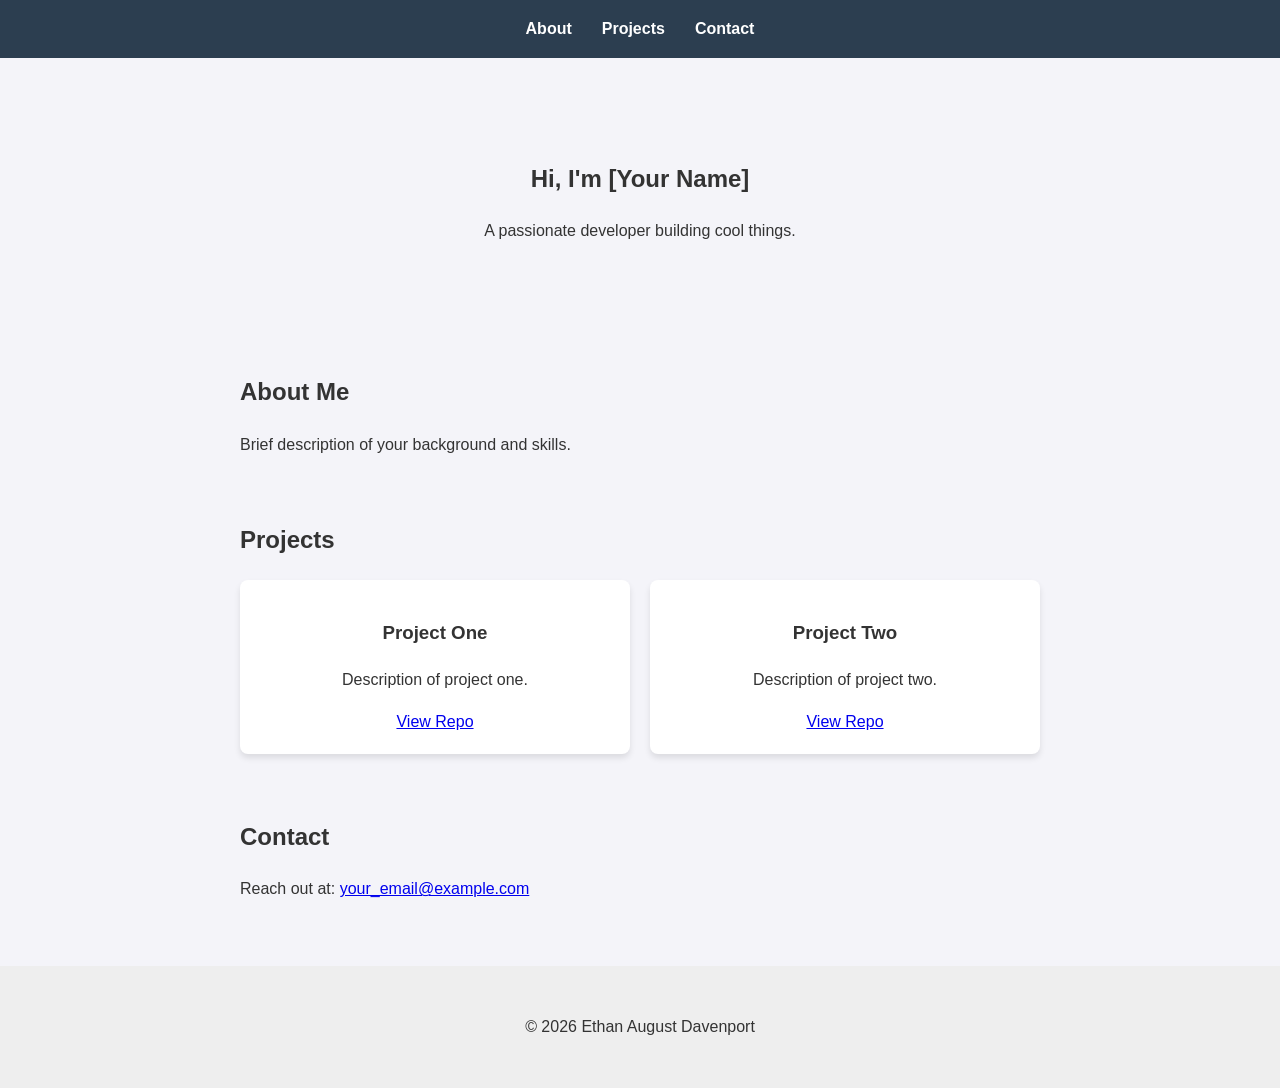
==== index.html @ 14d51b15 "Initial Commit" ====
<!DOCTYPE html>
<html lang="en">
<head>
    <meta charset="UTF-8">
    <meta name="viewport" content="width=device-width, initial-scale=1.0">
    <title>My Portfolio</title>
    <link rel="stylesheet" href="style.css">
</head>
<body>
    <header>
        <nav>
            <ul>
                <li><a href="#about">About</a></li>
                <li><a href="#projects">Projects</a></li>
                <li><a href="#contact">Contact</a></li>
            </ul>
        </nav>
    </header>

    <main>
        <section id="hero">
            <h1>Hi, I'm [Your Name]</h1>
            <p>A passionate developer building cool things.</p>
        </section>

        <section id="about">
            <h2>About Me</h2>
            <p>Brief description of your background and skills.</p>
        </section>

        <section id="projects">
            <h2>Projects</h2>
            <div class="project-grid">
                <div class="project-card">
                    <h3>Project One</h3>
                    <p>Description of project one.</p>
                    <a href="#">View Repo</a>
                </div>
                <div class="project-card">
                    <h3>Project Two</h3>
                    <p>Description of project two.</p>
                    <a href="#">View Repo</a>
                </div>
            </div>
        </section>

        <section id="contact">
            <h2>Contact</h2>
            <p>Reach out at: <a href="mailto:your_email@example.com">your_email@example.com</a></p>
        </nav>
    </main>

    <footer>
        <p>&copy; 2026 Ethan August Davenport</p>
    </footer>
</body>
</html>
---- style.css ----
body {
    font-family: 'Segoe UI', Tahoma, Geneva, Verdana, sans-serif;
    line-height: 1.6;
    margin: 0;
    padding: 0;
    background-color: #f4f4f9;
    color: #333;
}

header {
    background: #2c3e50;
    color: white;
    padding: 1rem 0;
    position: sticky;
    top: 0;
}

nav ul {
    display: flex;
    justify-content: center;
    list-style: none;
    margin: 0;
    padding: 0;
}

nav ul li {
    margin: 0 15px;
}

nav a {
    color: white;
    text-decoration: none;
    font-weight: bold;
}

main {
    max-width: 800px;
    margin: 2rem auto;
    padding: 0 1rem;
}

section {
    margin-bottom: 4rem;
}

#hero {
    text-align: center;
    padding: 50px 0;
}

.project-grid {
    display: grid;
    grid-template-columns: repeat(auto-fit, minmax(250px, 1fr));
    gap: 20px;
}

.project-card {
    background: white;
    padding: 20px;
    border-radius: 8px;
    box-shadow: 0 4px 6px rgba(0,0,0,0.1);
    text-align: center;
}

footer {
    text-align: center;
    padding: 2rem;
    background: #eee;
    margin-top: 2rem;
}
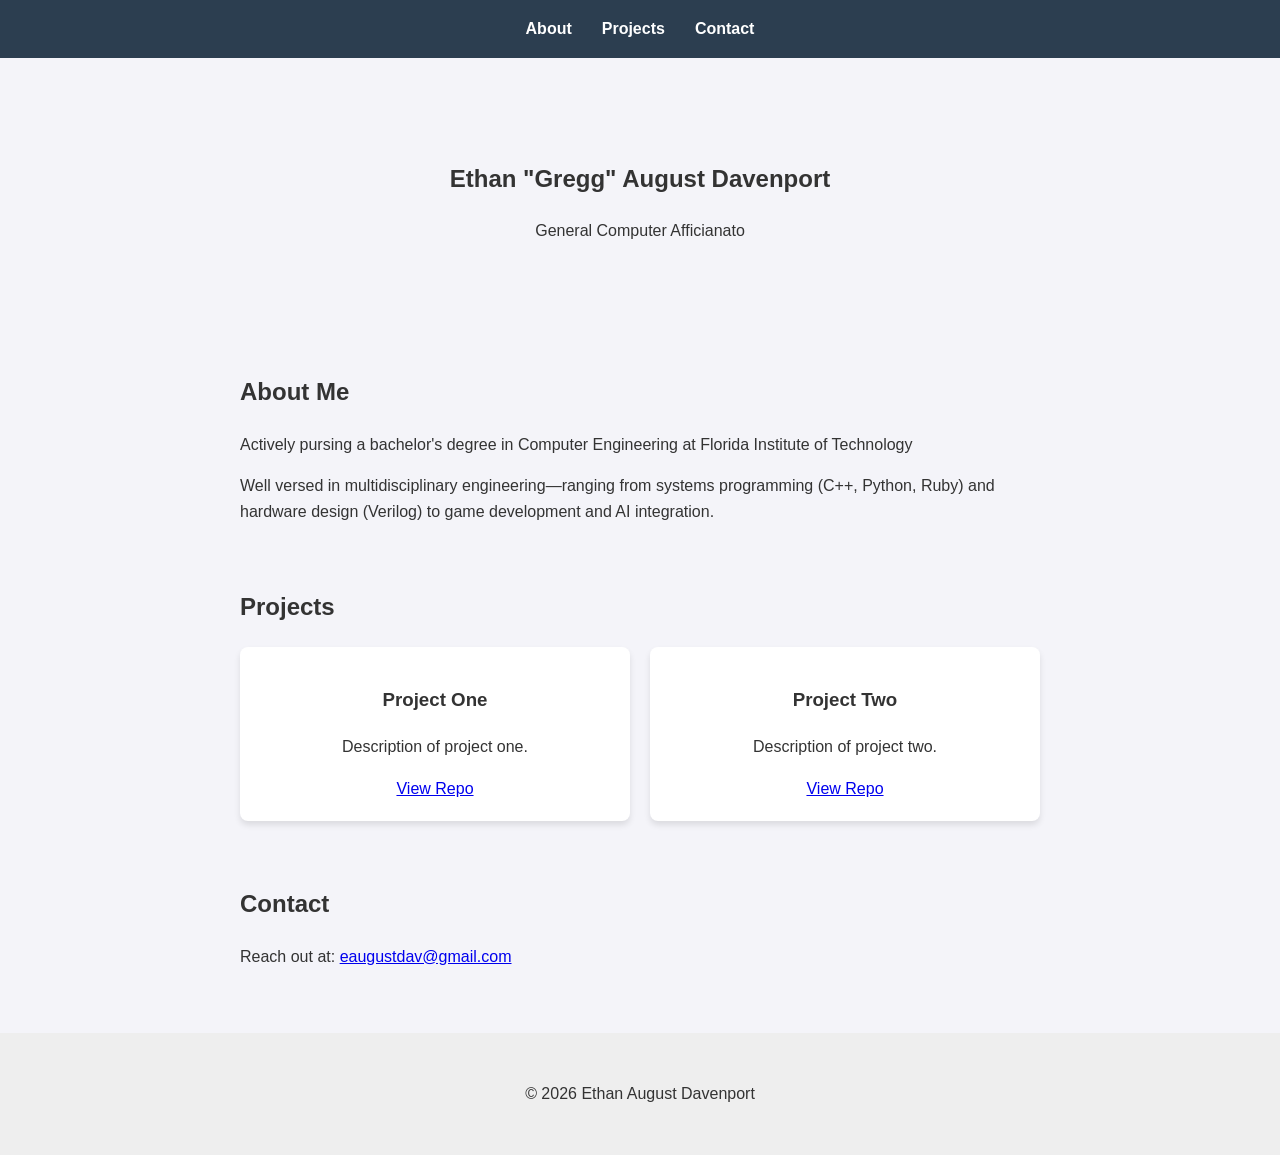
==== commit 949adef4: "update" ====
--- a/index.html
+++ b/index.html
@@ -19,13 +19,14 @@
 
     <main>
         <section id="hero">
-            <h1>Hi, I'm [Your Name]</h1>
-            <p>A passionate developer building cool things.</p>
+            <h1>Ethan "Gregg" August Davenport</h1>
+            <p>General Computer Afficianato</p>
         </section>
 
         <section id="about">
             <h2>About Me</h2>
-            <p>Brief description of your background and skills.</p>
+            <p>Actively pursing a bachelor's degree in Computer Engineering at Florida Institute of Technology</p>
+            <p>Well versed in multidisciplinary engineering—ranging from systems programming (C++, Python, Ruby) and hardware design (Verilog) to game development and AI integration.</p>
         </section>
 
         <section id="projects">
@@ -46,7 +47,7 @@
 
         <section id="contact">
             <h2>Contact</h2>
-            <p>Reach out at: <a href="mailto:your_email@example.com">your_email@example.com</a></p>
+            <p>Reach out at: <a href="mailto:eaugustdav@gmail.com">eaugustdav@gmail.com</a></p>
         </nav>
     </main>
 
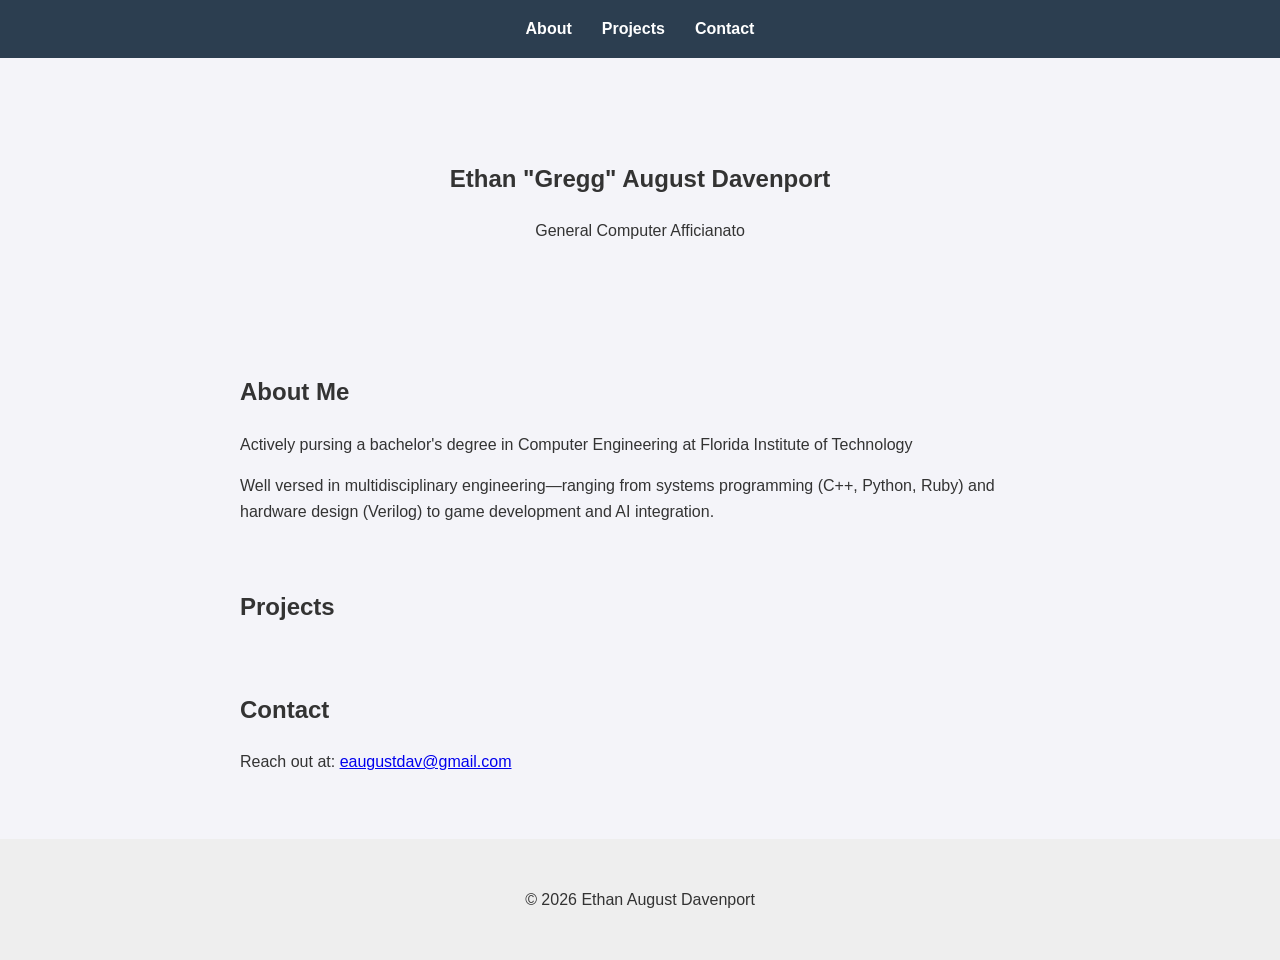
==== commit a5331eeb: "Finished Drought page" ====
--- a/index.html
+++ b/index.html
@@ -3,7 +3,7 @@
 <head>
     <meta charset="UTF-8">
     <meta name="viewport" content="width=device-width, initial-scale=1.0">
-    <title>My Portfolio</title>
+    <title>Ethan August Davenport</title>
     <link rel="stylesheet" href="style.css">
 </head>
 <body>
@@ -11,7 +11,7 @@
         <nav>
             <ul>
                 <li><a href="#about">About</a></li>
-                <li><a href="#projects">Projects</a></li>
+                <li><a href="projects.html">Projects</a></li>
                 <li><a href="#contact">Contact</a></li>
             </ul>
         </nav>
@@ -29,21 +29,11 @@
             <p>Well versed in multidisciplinary engineering—ranging from systems programming (C++, Python, Ruby) and hardware design (Verilog) to game development and AI integration.</p>
         </section>
 
-        <section id="projects">
-            <h2>Projects</h2>
-            <div class="project-grid">
-                <div class="project-card">
-                    <h3>Project One</h3>
-                    <p>Description of project one.</p>
-                    <a href="#">View Repo</a>
-                </div>
-                <div class="project-card">
-                    <h3>Project Two</h3>
-                    <p>Description of project two.</p>
-                    <a href="#">View Repo</a>
-                </div>
-            </div>
-        </section>
+        <a href="projects.html" style="text-decoration: none; color: inherit;">
+            <section id="projects">
+                <h2>Projects</h2>
+            </section>
+        </a>
 
         <section id="contact">
             <h2>Contact</h2>
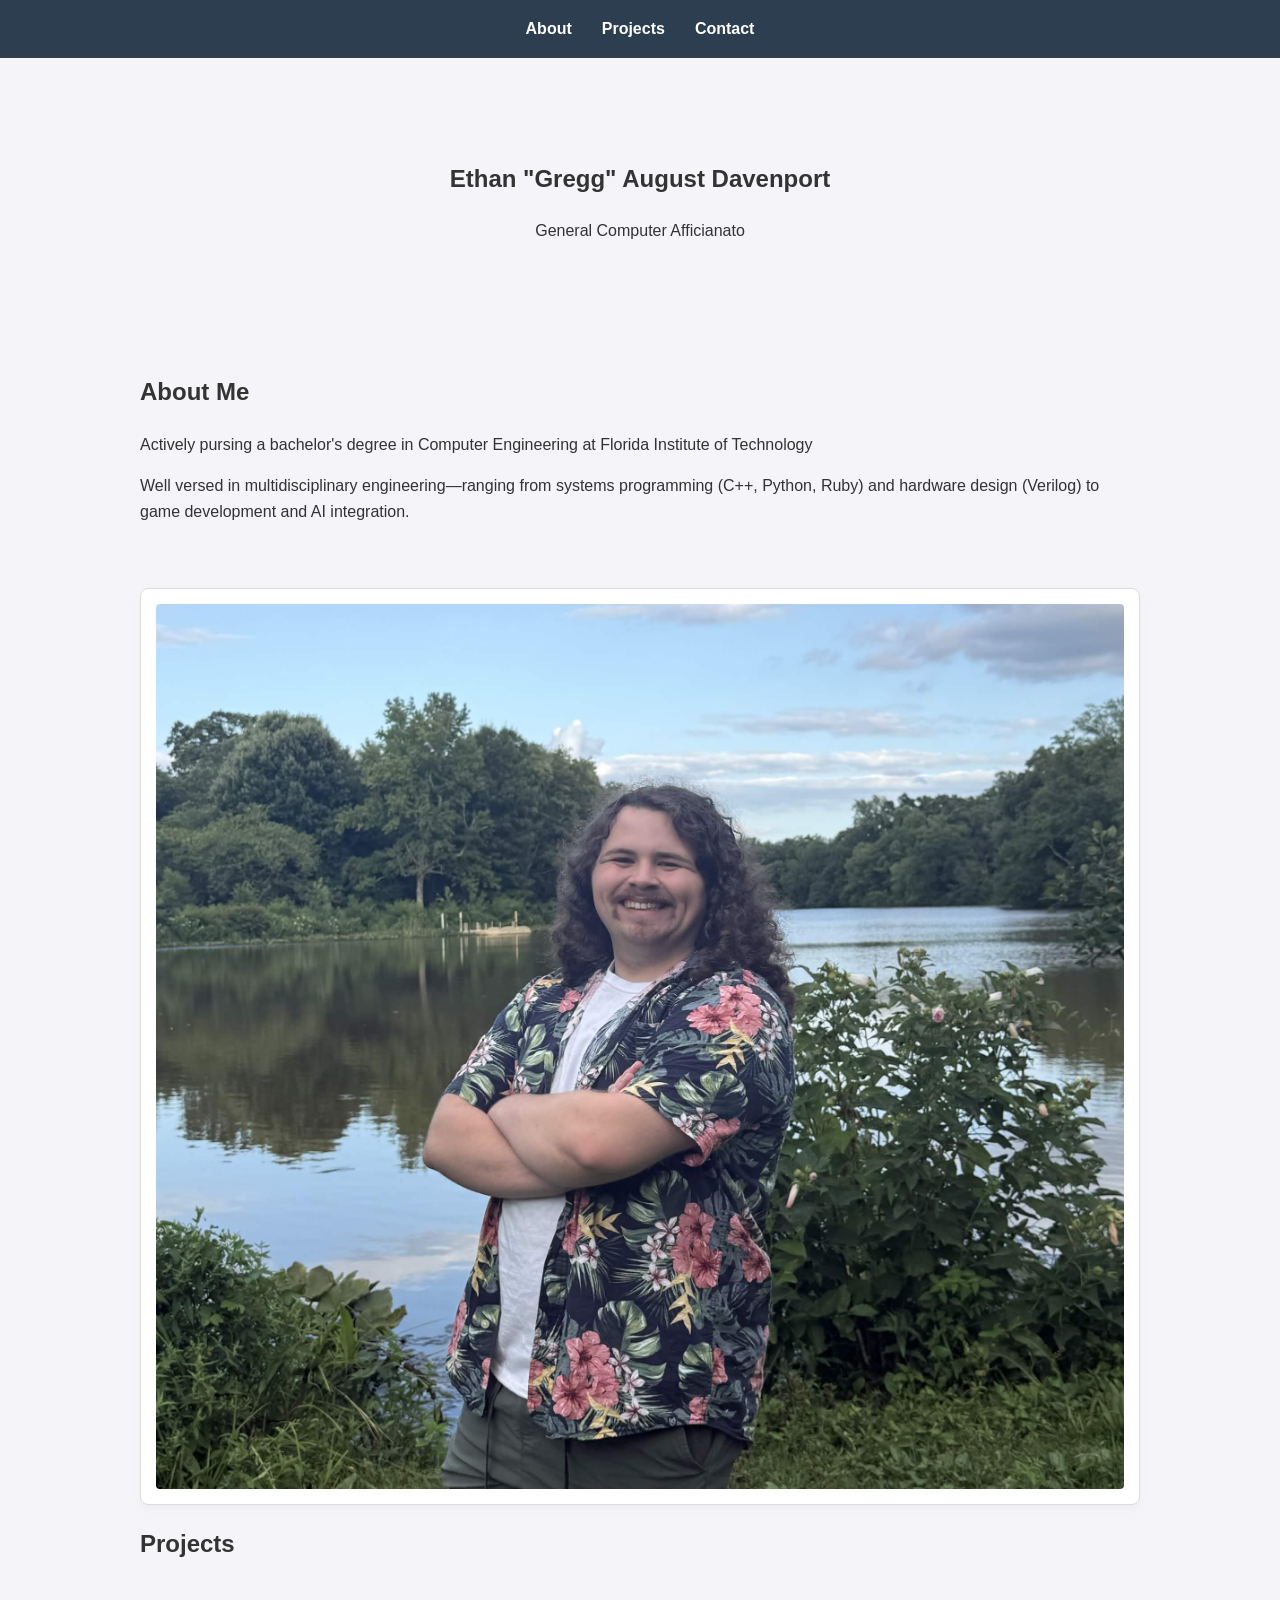
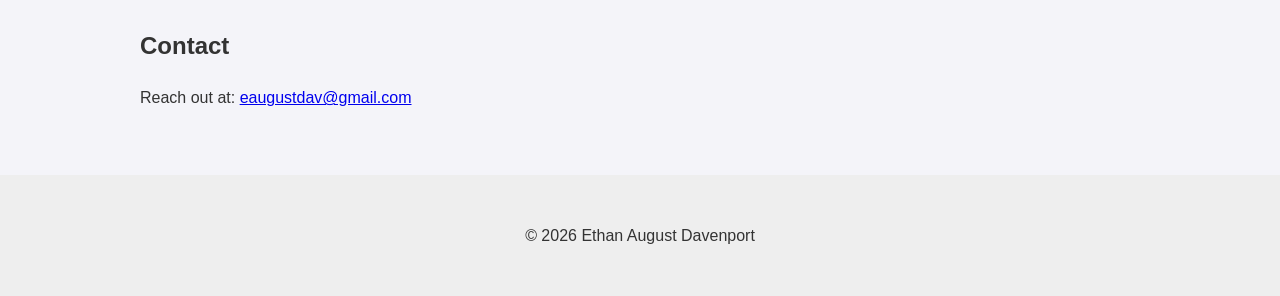
==== commit 33a184ce: "More Projects, added picture" ====
--- a/index.html
+++ b/index.html
@@ -28,7 +28,11 @@
             <p>Actively pursing a bachelor's degree in Computer Engineering at Florida Institute of Technology</p>
             <p>Well versed in multidisciplinary engineering—ranging from systems programming (C++, Python, Ruby) and hardware design (Verilog) to game development and AI integration.</p>
         </section>
-
+        <a href="https://www.linkedin.com/in/ethan-davenport-12b978362/" style="text-decoration: none;">            
+            <div class="asset-card">
+                <img src="images/me.png" alt="Click to see my linkedin">
+            </div>
+        </a>
         <a href="projects.html" style="text-decoration: none; color: inherit;">
             <section id="projects">
                 <h2>Projects</h2>
--- a/style.css
+++ b/style.css
@@ -13,6 +13,7 @@
     padding: 1rem 0;
     position: sticky;
     top: 0;
+    z-index: 1000; /* Ensure header stays on top of other elements */
 }
 
 nav ul {
@@ -48,18 +49,59 @@
     padding: 50px 0;
 }
 
-.project-grid {
-    display: grid;
-    grid-template-columns: repeat(auto-fit, minmax(250px, 1fr));
-    gap: 20px;
+main {
+    max-width: 1000px; /* Increased to match asset page width */
+    margin: 2rem auto;
+    padding: 0 1rem;
 }
 
+section {
+    margin-bottom: 4rem;
+}
+
+/* Integrated Gallery Grid System from drought_style.css adapted for light theme */
+.gallery-grid {
+    display: grid;
+    grid-template-columns: repeat(auto-fit, minmax(300px, 1fr));
+    gap: 20px;
+    align-items: stretch;
+}
+
+.asset-card {
+    background: white;
+    border: 1px solid #ddd;
+    padding: 15px;
+    border-radius: 8px;
+    box-shadow: 0 4px 6px rgba(185, 185, 185, 0.1);
+    transition: transform 0.3s ease;
+}
+
+.asset-card:hover {
+    transform: translateY(-5px);
+    border-color: #ccc;
+}
+
+.asset-card img {
+    width: 100%;
+    height: auto;
+    border-radius: 4px;
+    display: block;
+}
+
+/* Keep project_card as a wrapper if needed, but use the grid system */
 .project-card {
-    background: white;
+    /* Keeping previous styles for internal padding/shadows but it will be inside the grid now */
     padding: 20px;
     border-radius: 8px;
-    box-shadow: 0 4px 6px rgba(0,0,0,0.1);
-    text-align: center;
+    box-shadow: 0 4px 6px rgba(209, 209, 209, 0.1);
+}
+
+/* Add specific styling for images within project cards to ensure they are responsive */
+.project-card img {
+    max-width: 100%;
+    height: auto;
+    display: block;
+    margin: 0 auto;
 }
 
 footer {
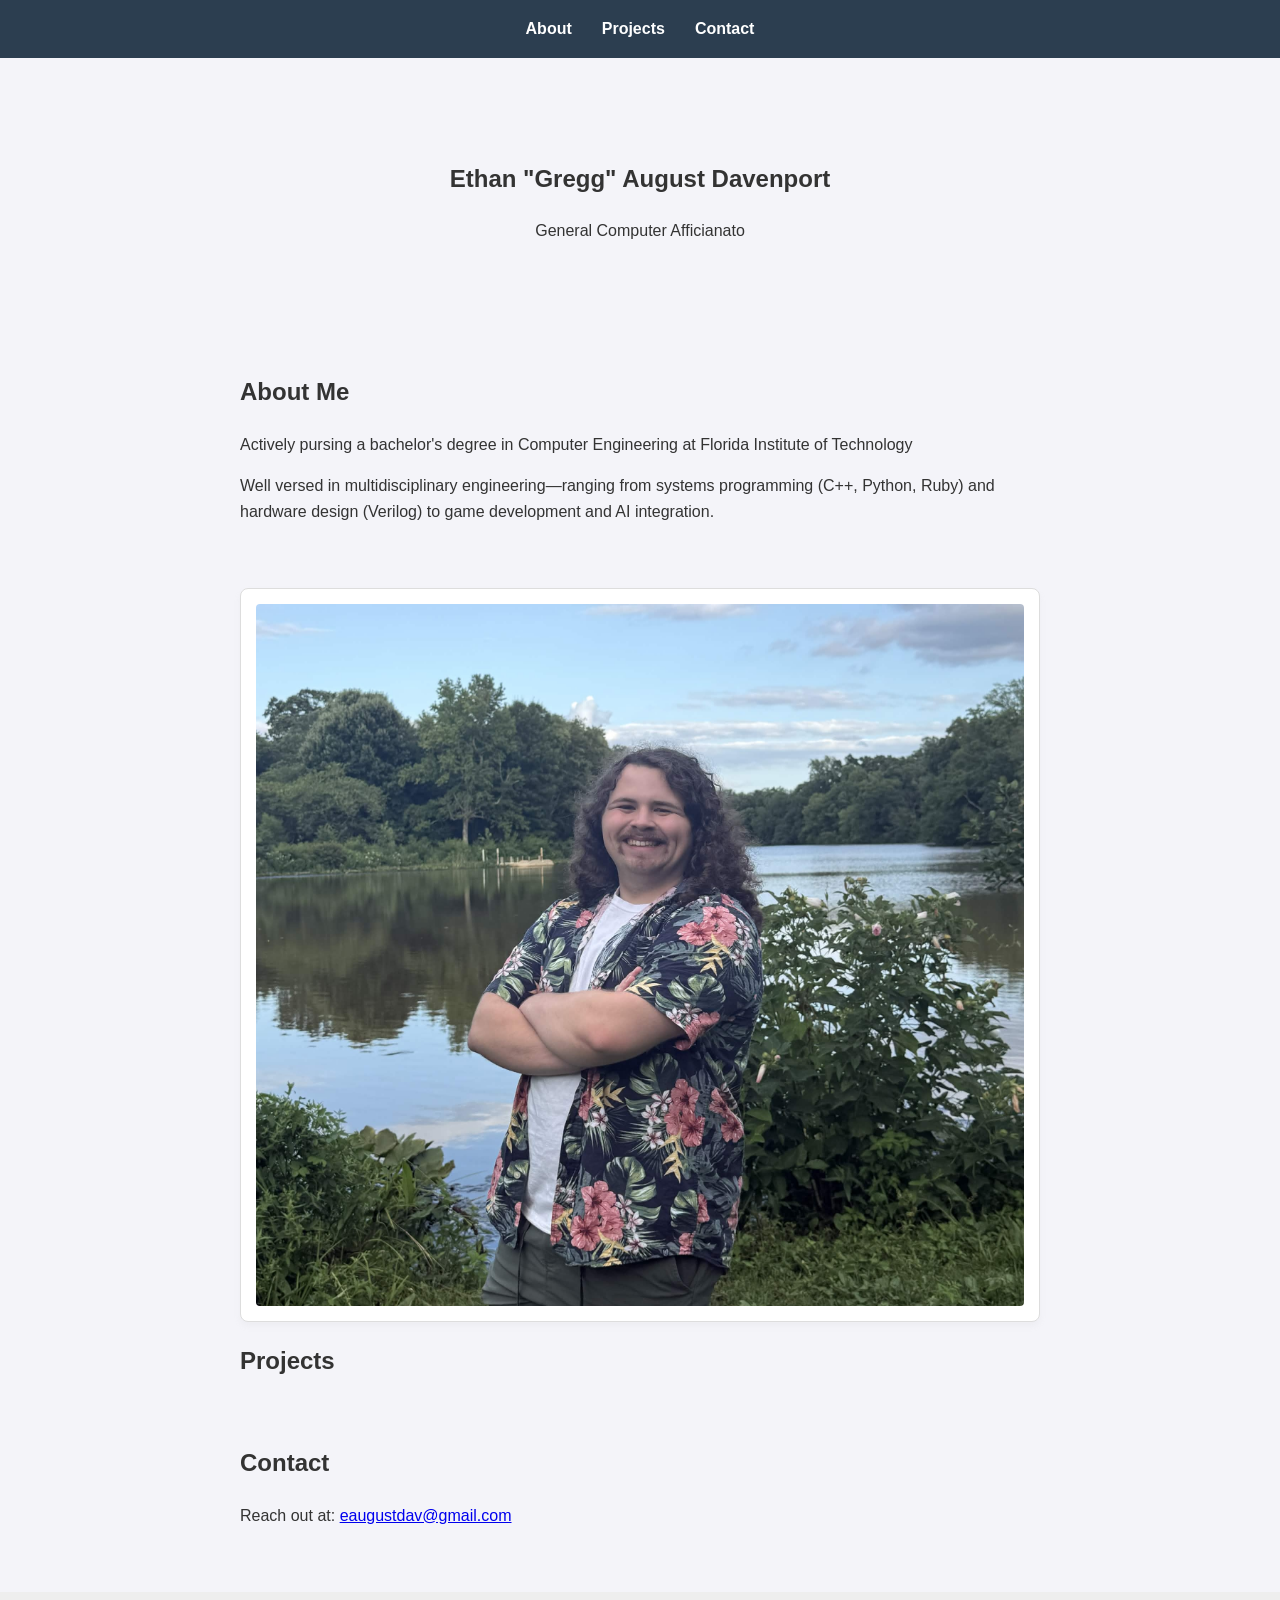
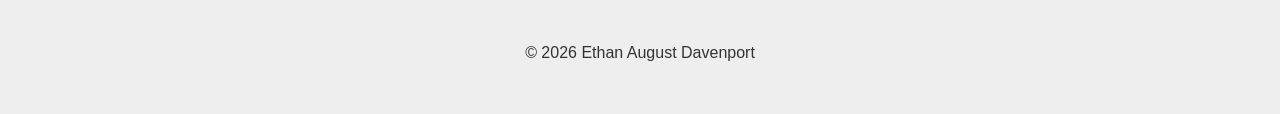
==== commit 905841df: "fixed card alignment/sizing" ====
--- a/index.html
+++ b/index.html
@@ -28,11 +28,13 @@
             <p>Actively pursing a bachelor's degree in Computer Engineering at Florida Institute of Technology</p>
             <p>Well versed in multidisciplinary engineering—ranging from systems programming (C++, Python, Ruby) and hardware design (Verilog) to game development and AI integration.</p>
         </section>
-        <a href="https://www.linkedin.com/in/ethan-davenport-12b978362/" style="text-decoration: none;">            
-            <div class="asset-card">
-                <img src="images/me.png" alt="Click to see my linkedin">
-            </div>
-        </a>
+        <div class="gallery-grid">
+            <a href="https://www.linkedin.com/in/ethan-davenport-12b978362/" style="text-decoration: none;">            
+                <div class="asset-card">
+                    <img src="images/me.png" alt="Click to see my linkedin">
+                </div>
+            </a>
+        </div>
         <a href="projects.html" style="text-decoration: none; color: inherit;">
             <section id="projects">
                 <h2>Projects</h2>
--- a/style.css
+++ b/style.css
@@ -49,12 +49,6 @@
     padding: 50px 0;
 }
 
-main {
-    max-width: 1000px; /* Increased to match asset page width */
-    margin: 2rem auto;
-    padding: 0 1rem;
-}
-
 section {
     margin-bottom: 4rem;
 }
@@ -62,9 +56,10 @@
 /* Integrated Gallery Grid System from drought_style.css adapted for light theme */
 .gallery-grid {
     display: grid;
-    grid-template-columns: repeat(auto-fit, minmax(300px, 1fr));
-    gap: 20px;
+    grid-template-columns: (auto-fit, minmax(300px, 1fr));
     align-items: stretch;
+    margin: 0 auto; /* This centers the grid horizontally */
+    justify-content: center; /* Ensures content inside cells is centered if they don't fill the row */
 }
 
 .asset-card {
@@ -88,14 +83,6 @@
     display: block;
 }
 
-/* Keep project_card as a wrapper if needed, but use the grid system */
-.project-card {
-    /* Keeping previous styles for internal padding/shadows but it will be inside the grid now */
-    padding: 20px;
-    border-radius: 8px;
-    box-shadow: 0 4px 6px rgba(209, 209, 209, 0.1);
-}
-
 /* Add specific styling for images within project cards to ensure they are responsive */
 .project-card img {
     max-width: 100%;
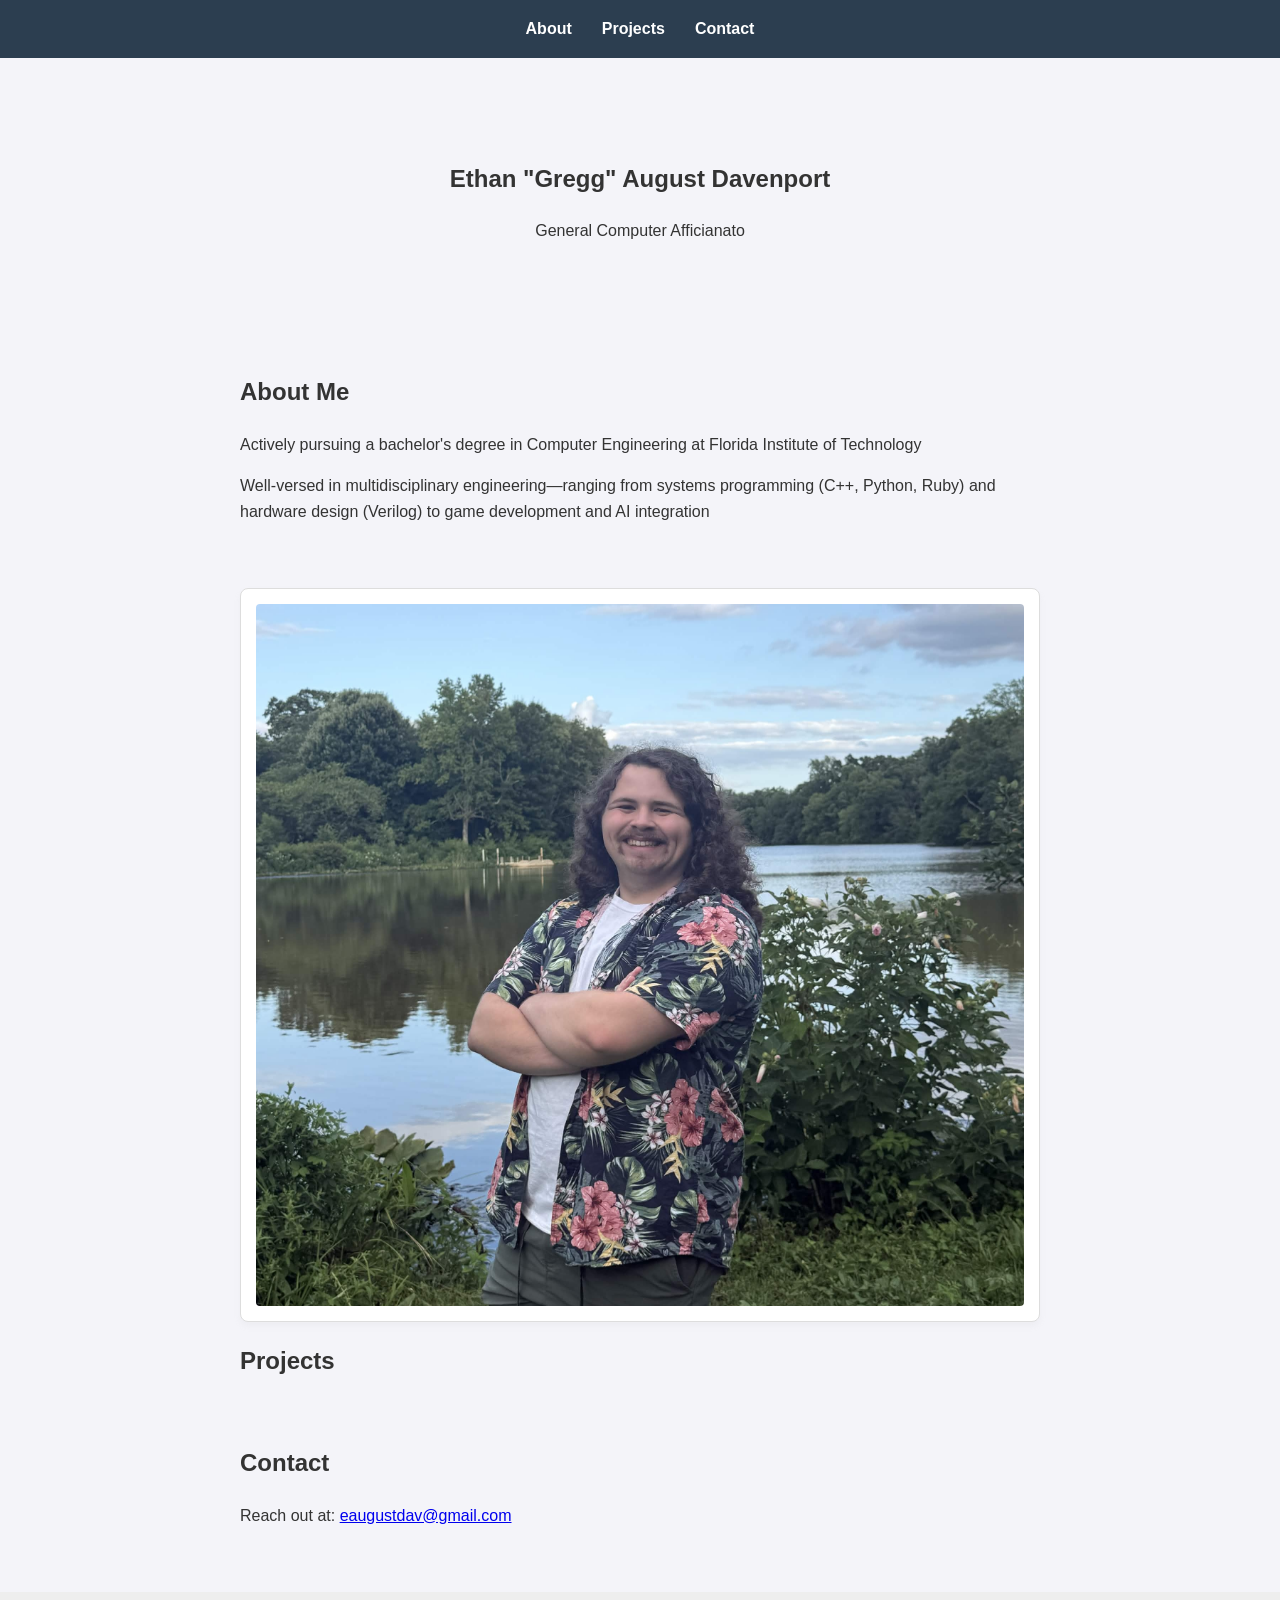
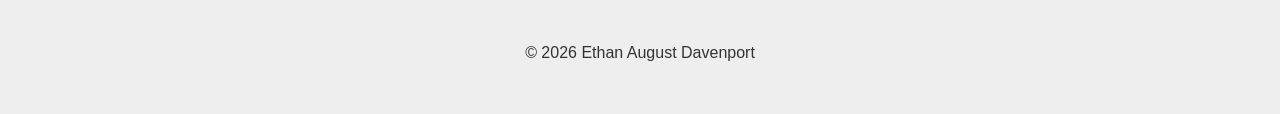
==== commit 2d9cbe72: "fixed spelling (hopefully)" ====
--- a/index.html
+++ b/index.html
@@ -1,11 +1,13 @@
 <!DOCTYPE html>
 <html lang="en">
+
 <head>
     <meta charset="UTF-8">
     <meta name="viewport" content="width=device-width, initial-scale=1.0">
     <title>Ethan August Davenport</title>
     <link rel="stylesheet" href="style.css">
 </head>
+
 <body>
     <header>
         <nav>
@@ -25,11 +27,12 @@
 
         <section id="about">
             <h2>About Me</h2>
-            <p>Actively pursing a bachelor's degree in Computer Engineering at Florida Institute of Technology</p>
-            <p>Well versed in multidisciplinary engineering—ranging from systems programming (C++, Python, Ruby) and hardware design (Verilog) to game development and AI integration.</p>
+            <p>Actively pursuing a bachelor's degree in Computer Engineering at Florida Institute of Technology</p>
+            <p>Well-versed in multidisciplinary engineering—ranging from systems programming (C++, Python, Ruby) and
+                hardware design (Verilog) to game development and AI integration</p>
         </section>
         <div class="gallery-grid">
-            <a href="https://www.linkedin.com/in/ethan-davenport-12b978362/" style="text-decoration: none;">            
+            <a href="https://www.linkedin.com/in/ethan-davenport-12b978362/" style="text-decoration: none;">
                 <div class="asset-card">
                     <img src="images/me.png" alt="Click to see my linkedin">
                 </div>
@@ -44,11 +47,12 @@
         <section id="contact">
             <h2>Contact</h2>
             <p>Reach out at: <a href="mailto:eaugustdav@gmail.com">eaugustdav@gmail.com</a></p>
-        </nav>
+            </nav>
     </main>
 
     <footer>
         <p>&copy; 2026 Ethan August Davenport</p>
     </footer>
 </body>
+
 </html>
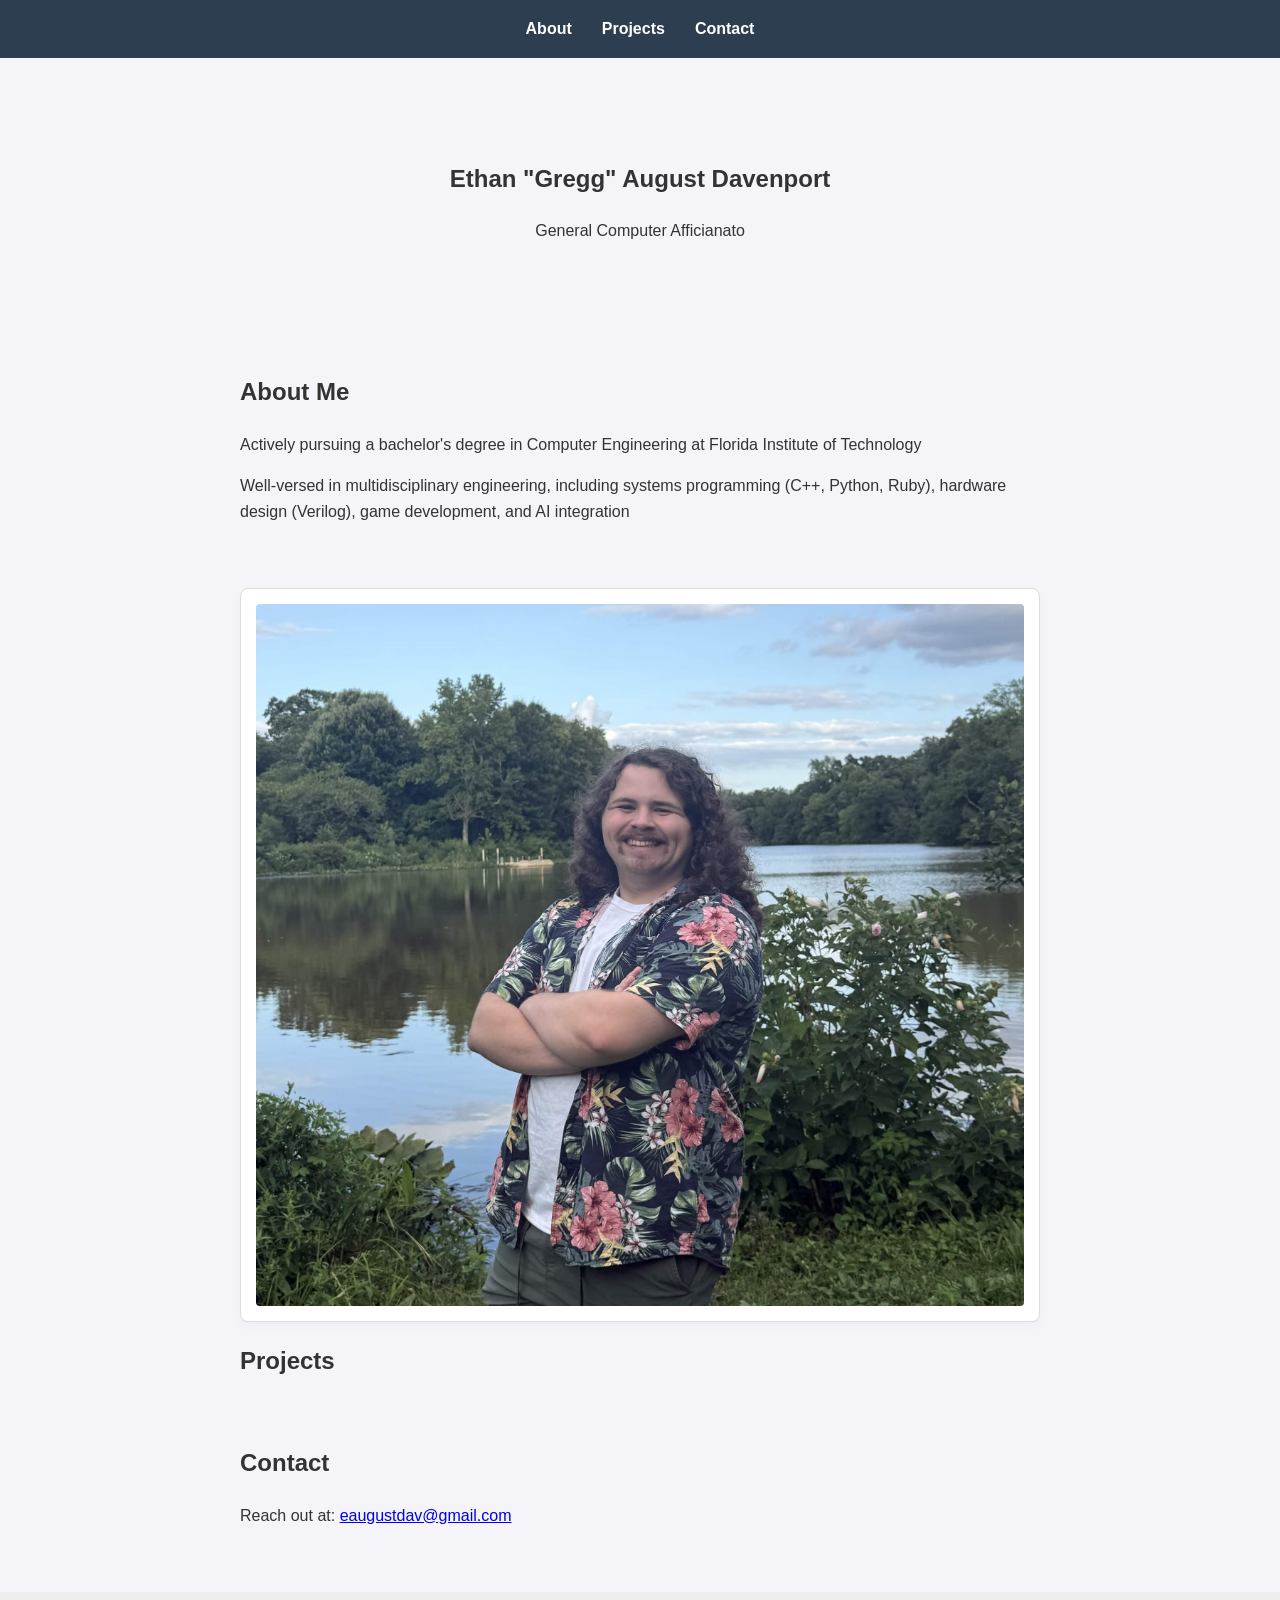
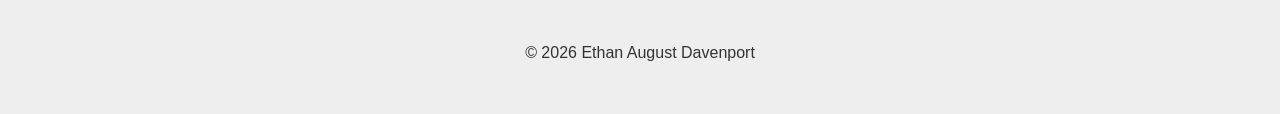
==== commit da032e32: "reworded" ====
--- a/index.html
+++ b/index.html
@@ -28,8 +28,8 @@
         <section id="about">
             <h2>About Me</h2>
             <p>Actively pursuing a bachelor's degree in Computer Engineering at Florida Institute of Technology</p>
-            <p>Well-versed in multidisciplinary engineering—ranging from systems programming (C++, Python, Ruby) and
-                hardware design (Verilog) to game development and AI integration</p>
+            <p>Well-versed in multidisciplinary engineering, including systems programming (C++, Python, Ruby),
+                hardware design (Verilog), game development, and AI integration</p>
         </section>
         <div class="gallery-grid">
             <a href="https://www.linkedin.com/in/ethan-davenport-12b978362/" style="text-decoration: none;">
